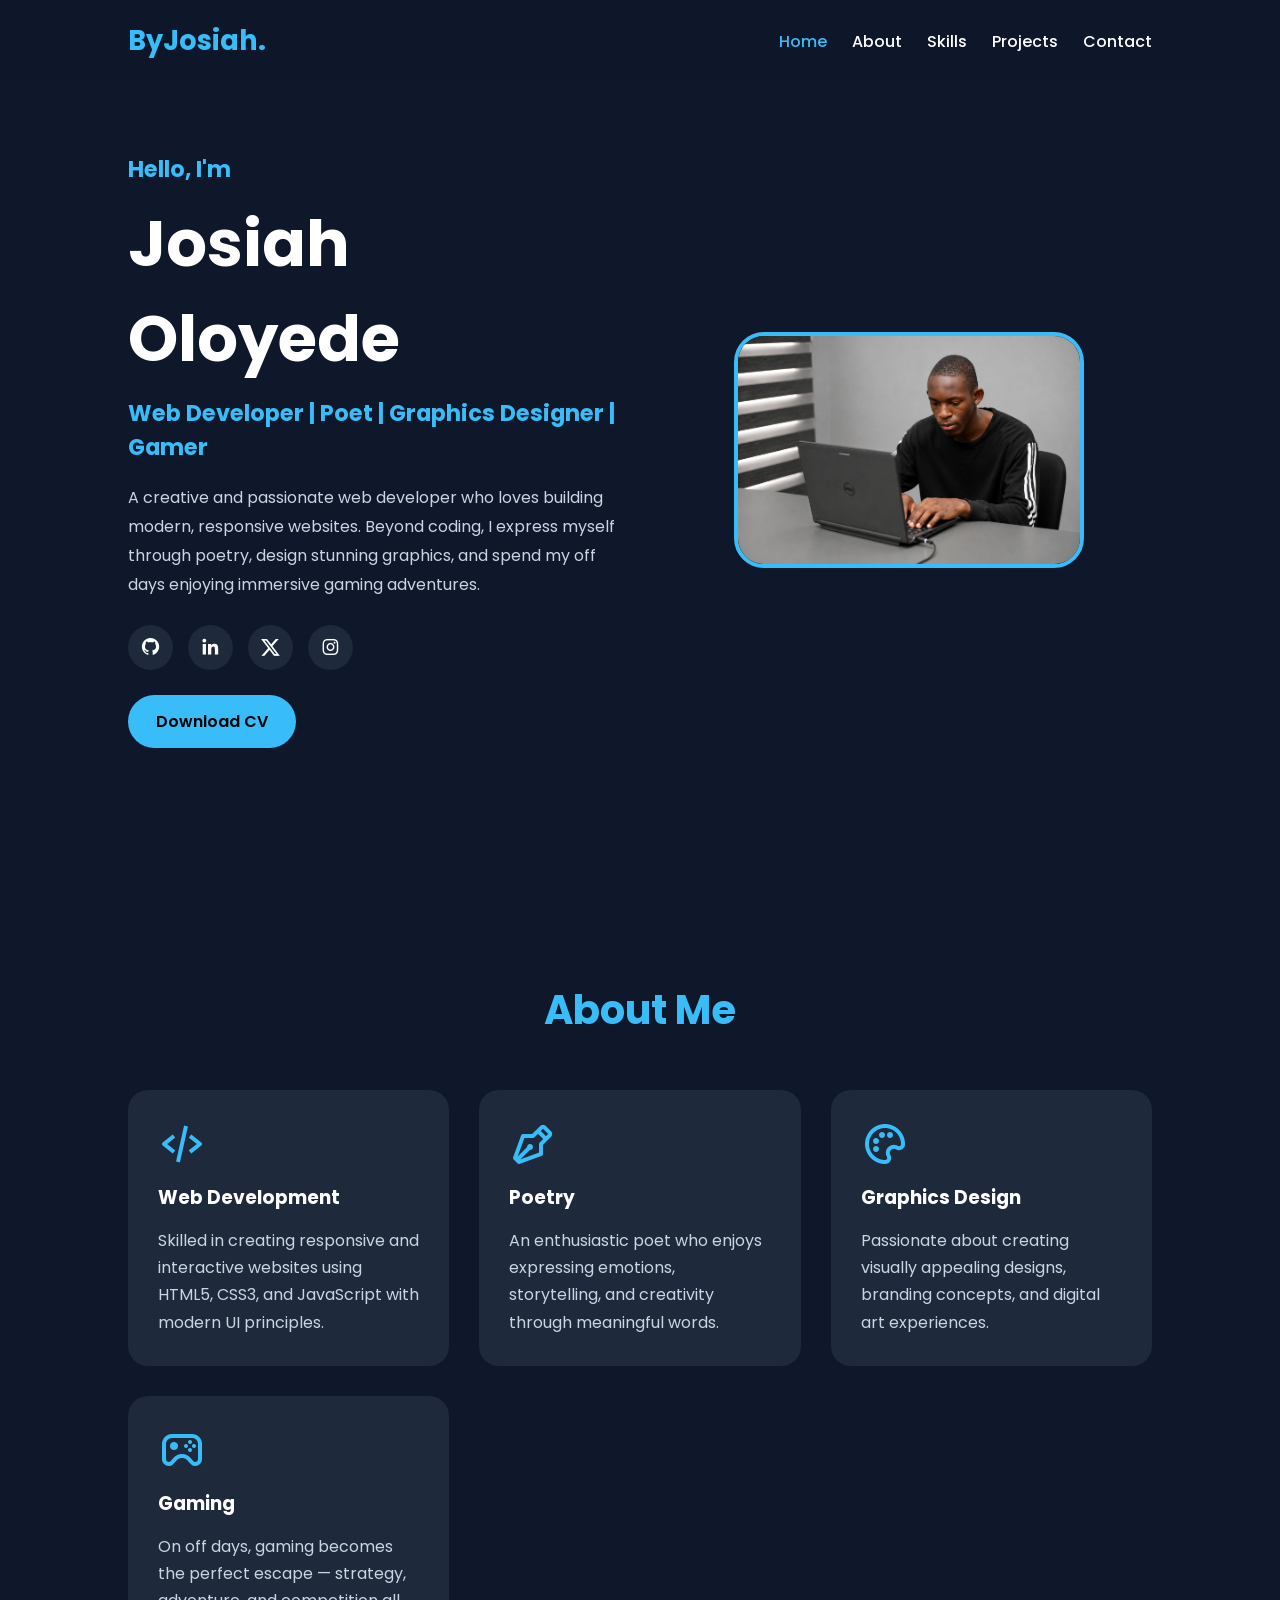
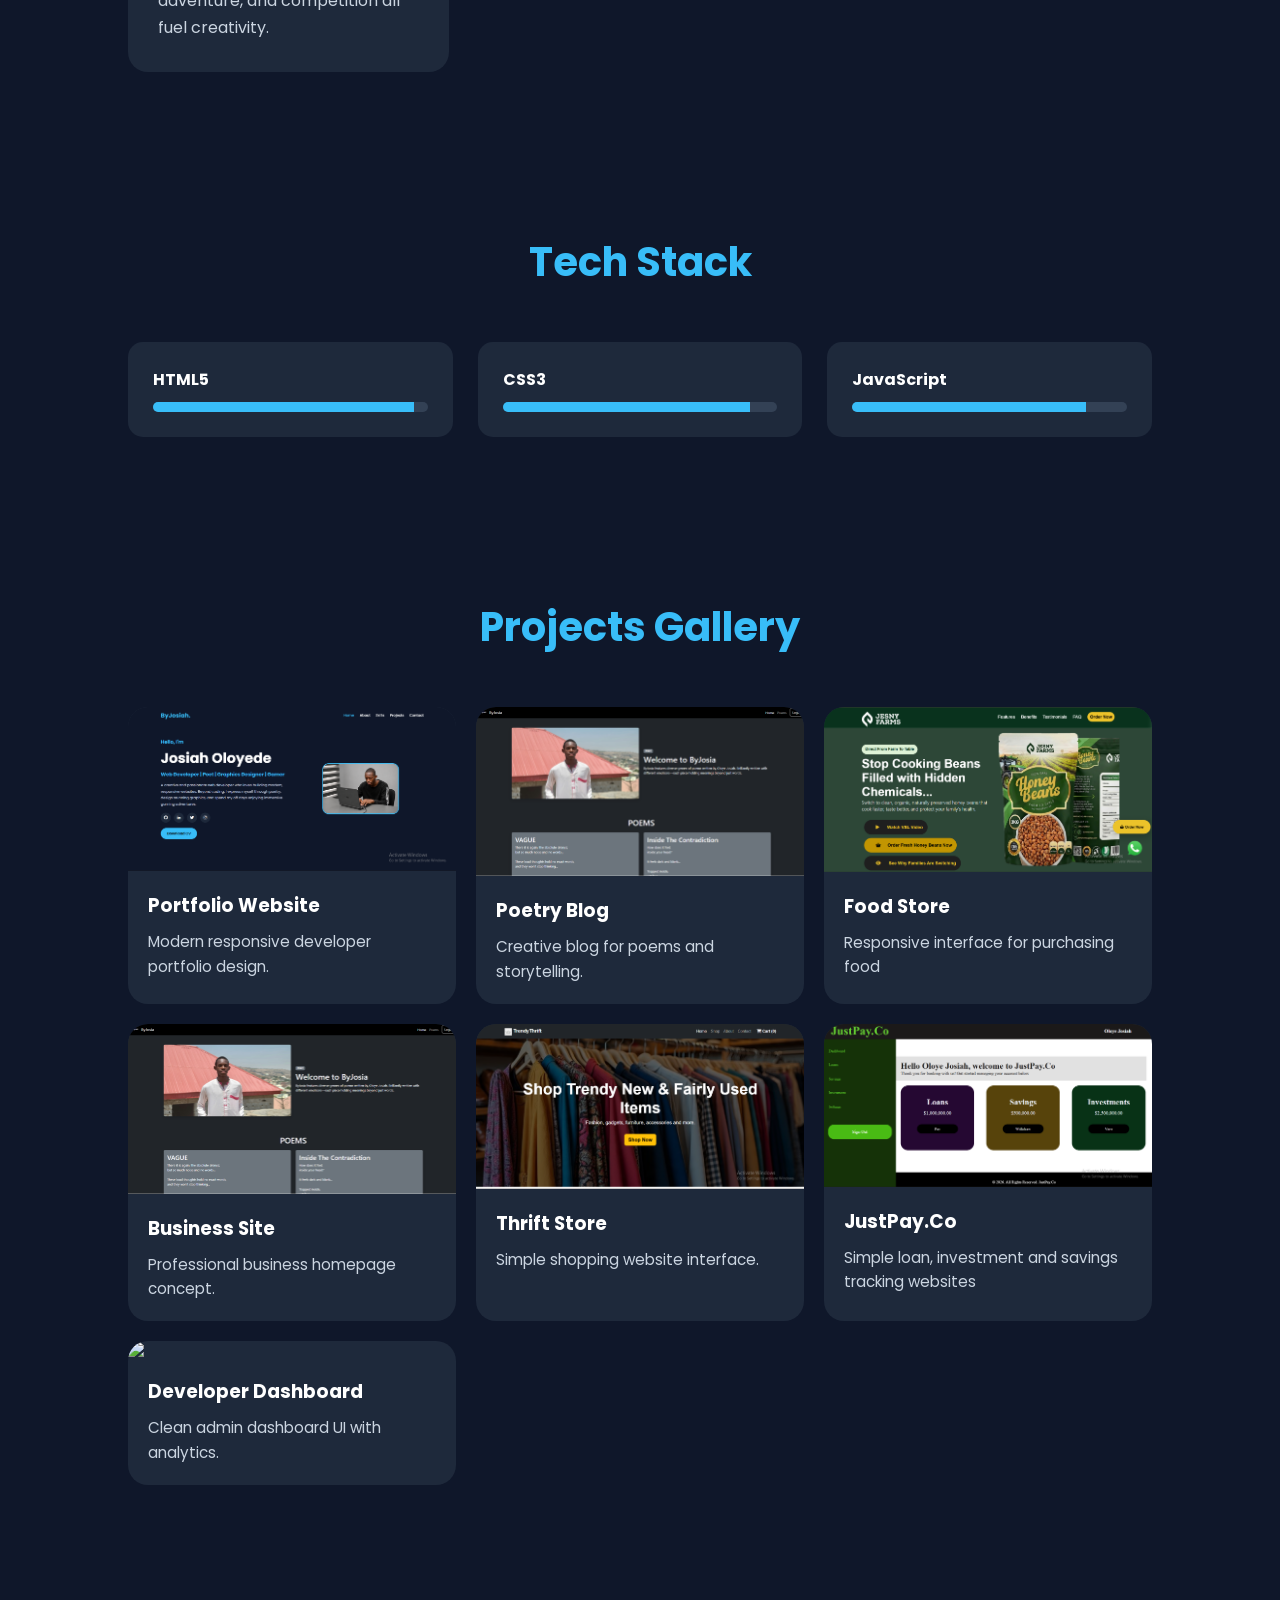
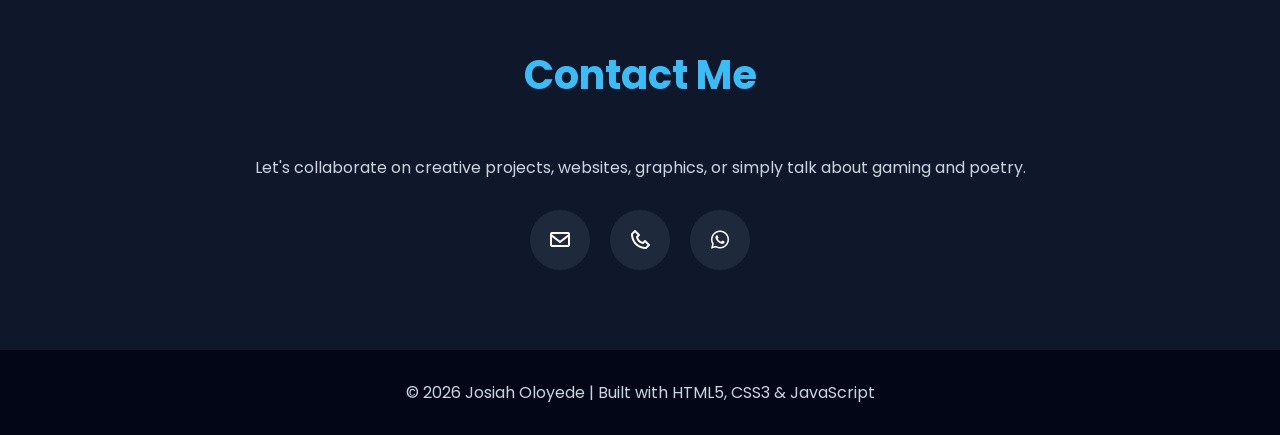
==== index.html @ 47d2110d "Portfolio" ====
<!DOCTYPE html>
<html lang="en">
<head>
  <meta charset="UTF-8" />
  <meta name="viewport" content="width=device-width, initial-scale=1.0"/>
  <title>Josiah Oloyede | Portfolio</title>
  <link rel="stylesheet" href="css/style.css">

  <!-- Box Icons -->
  <link href='https://unpkg.com/boxicons@2.1.4/css/boxicons.min.css' rel='stylesheet'>
  <link rel="stylesheet" href="https://cdnjs.cloudflare.com/ajax/libs/font-awesome/6.5.2/css/all.min.css">

  <!-- Google Font -->
  <link rel="preconnect" href="https://fonts.googleapis.com">
  <link rel="preconnect" href="https://fonts.gstatic.com" crossorigin>
  <link href="https://fonts.googleapis.com/css2?family=Poppins:wght@300;400;500;600;700&display=swap" rel="stylesheet">

</head>
<body>

  <!-- HEADER -->
  <header>
    <div class="logo">ByJosiah.</div>

    <nav>
      <a href="#home">Home</a>
      <a href="#about">About</a>
      <a href="#skills">Skills</a>
      <a href="#projects">Projects</a>
      <a href="#contact">Contact</a>
    </nav>
  </header>

  <!-- HERO -->
  <section class="hero" id="home">
    <div class="hero-text">
      <h3>Hello, I'm</h3>
      <h1>Josiah Oloyede</h1>
      <h3>Web Developer | Poet | Graphics Designer | Gamer</h3>

      <p>
        A creative and passionate web developer who loves building modern,
        responsive websites. Beyond coding, I express myself through poetry,
        design stunning graphics, and spend my off days enjoying immersive gaming adventures.
      </p>

      <div class="socials">
        <a href="https://github.com/OloyeJosiah18-hue"><i class='bx bxl-github'></i></a>
        <a href="https://www.linkedin.com/in/oloye-josiah-823739405?utm_source=share_via&utm_content=profile&utm_medium=member_android"><i class='bx bxl-linkedin'></i></a>
        <a href="https://x.com/_ByJosiah" class="text-white me-3"><i class='fa-brands fa-x-twitter fs-2'></i></a>
        <a href="https://www.instagram.com/_byjosiah?igsh=MXJnN2M4OW4zdXF1dw=="><i class='bx bxl-instagram'></i></a>
      </div>

      <a href="cv.html" class="btn">Download CV</a>
    </div>

    <div class="hero-image">
      <img src="abt.png" alt="Josiah">
    </div>
  </section>

  <!-- ABOUT -->
  <section id="about">
    <h2 class="section-title">About Me</h2>

    <div class="about-content">

      <div class="about-box">
        <i class='bx bx-code-alt'></i>
        <h3>Web Development</h3>
        <p>
          Skilled in creating responsive and interactive websites using
          HTML5, CSS3, and JavaScript with modern UI principles.
        </p>
      </div>

      <div class="about-box">
        <i class='bx bx-pen'></i>
        <h3>Poetry</h3>
        <p>
          An enthusiastic poet who enjoys expressing emotions,
          storytelling, and creativity through meaningful words.
        </p>
      </div>

      <div class="about-box">
        <i class='bx bx-palette'></i>
        <h3>Graphics Design</h3>
        <p>
          Passionate about creating visually appealing designs,
          branding concepts, and digital art experiences.
        </p>
      </div>

      <div class="about-box">
        <i class='bx bx-joystick'></i>
        <h3>Gaming</h3>
        <p>
          On off days, gaming becomes the perfect escape —
          strategy, adventure, and competition all fuel creativity.
        </p>
      </div>

    </div>
  </section>

  <!-- SKILLS -->
  <section id="skills">
    <h2 class="section-title">Tech Stack</h2>

    <div class="skills-container">

      <div class="skill">
        <h4>HTML5</h4>
        <div class="progress">
          <span style="width:95%"></span>
        </div>
      </div>

      <div class="skill">
        <h4>CSS3</h4>
        <div class="progress">
          <span style="width:90%"></span>
        </div>
      </div>

      <div class="skill">
        <h4>JavaScript</h4>
        <div class="progress">
          <span style="width:85%"></span>
        </div>
      </div>

    </div>
  </section>

  <!-- PROJECTS -->
  <section id="projects">
    <h2 class="section-title">Projects Gallery</h2>

    <div class="projects-grid">

      <!-- 12 PROJECT CARDS -->
      <div class="project-card">
        <img src="img/portfolio.png">
        <div class="project-info">
          <h3>Portfolio Website</h3>
          <p>Modern responsive developer portfolio design.</p>
        </div>
      </div>

      <div class="project-card">
        <img src="img/byjosiah.png">
        <div class="project-info">
          <h3>Poetry Blog</h3>
          <p>Creative blog for poems and storytelling.</p>
        </div>
      </div>

      <div class="project-card">
        <img src="img/jesnyfarms.png">
        <div class="project-info">
          <h3>Food Store</h3>
          <p>Responsive interface for purchasing food</p>
        </div>
      </div>

      <div class="project-card">
        <img src="img/byjosiah.png">
        <div class="project-info">
          <h3>Business Site</h3>
          <p>Professional business homepage concept.</p>
        </div>
      </div>

      <div class="project-card">
        <img src="img/trendythrift.png">
        <div class="project-info">
          <h3>Thrift Store</h3>
          <p>Simple shopping website interface.</p>
        </div>
      </div>

      <div class="project-card">
        <img src="img/justpay.png">
        <div class="project-info">
          <h3>JustPay.Co</h3>
          <p>Simple loan, investment and savings tracking websites</p>
        </div>
      </div>

      <div class="project-card">
        <img src="https://picsum.photos/400/300?12">
        <div class="project-info">
          <h3>Developer Dashboard</h3>
          <p>Clean admin dashboard UI with analytics.</p>
        </div>
      </div>

    </div>
  </section>

  <!-- CONTACT -->
  <section id="contact">
    <h2 class="section-title">Contact Me</h2>

    <div class="contact-container">
      <p>
        Let's collaborate on creative projects, websites, graphics,
        or simply talk about gaming and poetry.
      </p>

      <div class="contact-icons">
        <a href="mailto:oloyejosiah18@gmail.com?subject=Contact%20from%20Portfolio&body=Hello%20Josiah%2C%0A%0AI%20would%20like%20to%20discuss%20a%20project%20with%20you.%20Please%20get%20back%20to%20me%20when%20convenient.%0A%0AThanks%2C%0A%5BYour%20Name%5D" aria-label="Email Josiah"><i class='bx bx-envelope'></i></a>

        <a href="tel:+2349067960646"><i class='bx bx-phone'></i></a>

        <a href="https://wa.me/2349067960646"><i class='bx bxl-whatsapp'></i></a>
      </div>
    </div>
  </section>

  <!-- FOOTER -->
  <footer>
    <p>© 2026 Josiah Oloyede | Built with HTML5, CSS3 & JavaScript</p>
  </footer>

  <!-- JAVASCRIPT -->
  <script src="index.js"></script>

</body>
</html>
---- css/style.css ----
*{
      margin:0;
      padding:0;
      box-sizing:border-box;
      scroll-behavior:smooth;
    }

    :root{
      --bg:#0f172a;
      --card:#1e293b;
      --primary:#38bdf8;
      --white:#fff;
      --text:#cbd5e1;
    }

    body{
      font-family:'Poppins', sans-serif;
      background:var(--bg);
      color:var(--white);
    }

    a{
      text-decoration:none;
      color:inherit;
    }

    img{
      width:100%;
      display:block;
    }

    section{
      padding:80px 10%;
    }

    .section-title{
      text-align:center;
      font-size:2.5rem;
      margin-bottom:50px;
      color:var(--primary);
    }

    /* HEADER */
    header{
      width:100%;
      position:fixed;
      top:0;
      left:0;
      z-index:1000;
      background:rgba(15,23,42,0.95);
      backdrop-filter:blur(10px);
      padding:20px 10%;
      display:flex;
      justify-content:space-between;
      align-items:center;
    }

    .logo{
      font-size:1.7rem;
      font-weight:700;
      color:var(--primary);
      cursor: context-menu;
    }

    nav{
      display:flex;
      gap:25px;
    }

    nav a{
      transition:.3s;
      font-weight:500;
    }

    nav a:hover{
      color:var(--primary);
    }

    /* HERO */
    .hero{
      min-height:100vh;
      display:flex;
      justify-content:space-between;
      align-items:center;
      gap:50px;
      flex-wrap:wrap;
    }

    .hero-text{
      flex:1;
    }

    .hero-text h3{
      font-size:1.4rem;
      color:var(--primary);
    }

    .hero-text h1{
      font-size:4rem;
      margin:10px 0;
    }

    .hero-text p{
      color:var(--text);
      line-height:1.8;
      margin:20px 0;
      max-width:600px;
    }

    .socials{
      display:flex;
      gap:15px;
      margin:25px 0;
    }

    .socials a{
      width:45px;
      height:45px;
      background:var(--card);
      display:flex;
      justify-content:center;
      align-items:center;
      border-radius:50%;
      font-size:1.3rem;
      transition:.3s;
    }

    .socials a:hover{
      background:var(--primary);
      transform:translateY(-5px);
    }

    .btn{
      display:inline-block;
      padding:14px 28px;
      background:var(--primary);
      border-radius:30px;
      font-weight:600;
      color:#000;
      transition:.3s;
    }

    .btn:hover{
      transform:scale(1.05);
    }

    .hero-image{
      flex:1;
      display:flex;
      justify-content:center;
    }

    .hero-image img{
      width:350px;
      border-radius:30px;
      border:4px solid var(--primary);
    }

    /* ABOUT */
    .about-content{
      display:grid;
      grid-template-columns:repeat(auto-fit,minmax(300px,1fr));
      gap:30px;
    }

    .about-box{
      background:var(--card);
      padding:30px;
      border-radius:20px;
      transition:.3s;
    }

    .about-box:hover{
      transform:translateY(-10px);
    }

    .about-box i{
      font-size:3rem;
      color:var(--primary);
      margin-bottom:15px;
    }

    .about-box h3{
      margin-bottom:15px;
    }

    .about-box p{
      color:var(--text);
      line-height:1.7;
    }

    /* SKILLS */
    .skills-container{
      display:grid;
      grid-template-columns:repeat(auto-fit,minmax(250px,1fr));
      gap:25px;
    }

    .skill{
      background:var(--card);
      padding:25px;
      border-radius:15px;
    }

    .skill h4{
      margin-bottom:10px;
    }

    .progress{
      background:#334155;
      height:10px;
      border-radius:20px;
      overflow:hidden;
    }

    .progress span{
      display:block;
      height:100%;
      background:var(--primary);
    }

    /* PROJECTS */
    .projects-grid{
      display:grid;
      grid-template-columns:repeat(auto-fit,minmax(250px,1fr));
      gap:20px;
    }

    .project-card{
      background:var(--card);
      border-radius:20px;
      overflow:hidden;
      transition:.3s;
    }

    .project-card:hover{
      transform:translateY(-8px);
    }

    .project-info{
      padding:20px;
    }

    .project-info h3{
      margin-bottom:10px;
    }

    .project-info p{
      color:var(--text);
      font-size:.95rem;
      line-height:1.6;
    }

    /* CONTACT */
    .contact-container{
      text-align:center;
    }

    .contact-container p{
      color:var(--text);
      margin-bottom:30px;
    }

    .contact-icons{
      display:flex;
      justify-content:center;
      gap:20px;
      flex-wrap:wrap;
    }

    .contact-icons a{
      width:60px;
      height:60px;
      background:var(--card);
      border-radius:50%;
      display:flex;
      align-items:center;
      justify-content:center;
      font-size:1.5rem;
      transition:.3s;
    }

    .contact-icons a:hover{
      background:var(--primary);
      color:#000;
    }

    footer{
      text-align:center;
      padding:30px;
      background:#020617;
      color:var(--text);
    }

    /* RESPONSIVE */
    @media(max-width:900px){
      .hero{
        padding-top:100px;
        flex-direction:column-reverse;
        text-align:center;
      }

      .hero-text h1{
        font-size:3rem;
      }

      nav{
        display:none;
      }

      .socials{
        justify-content:center;
      }
    }
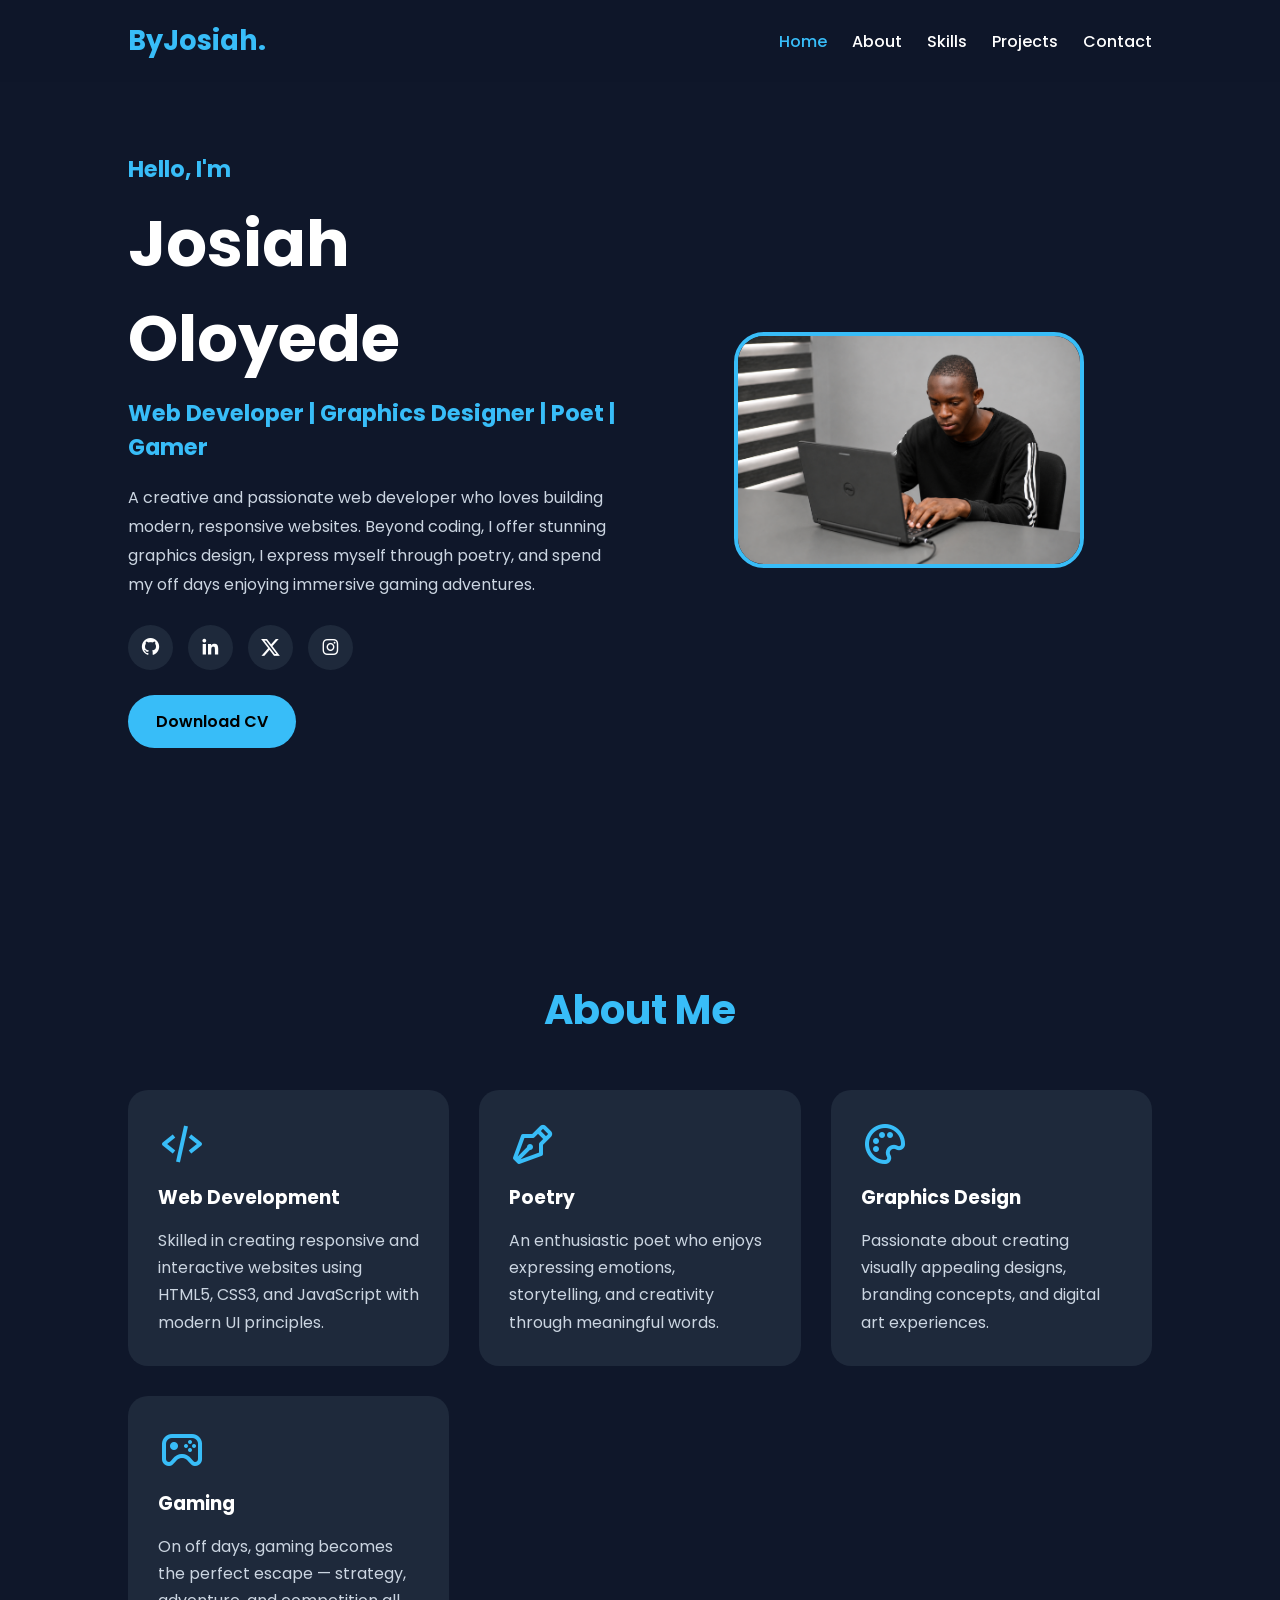
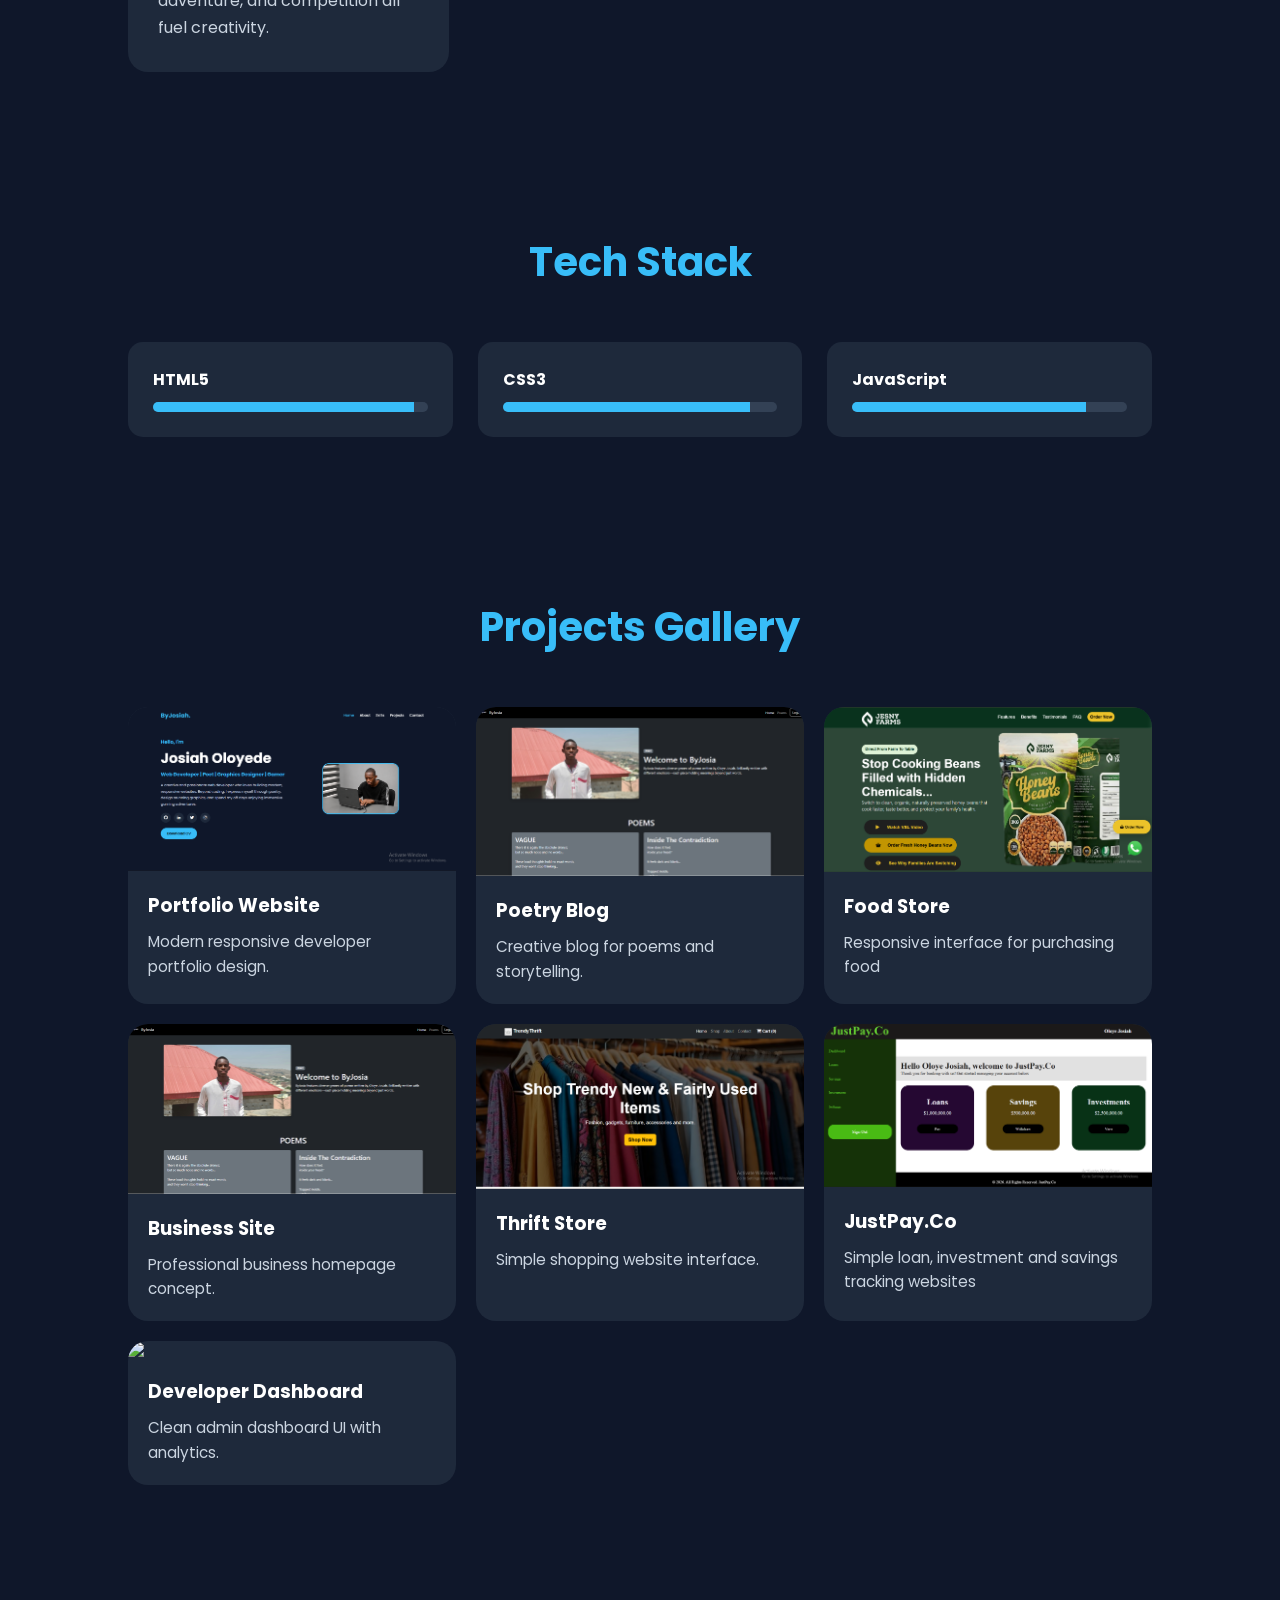
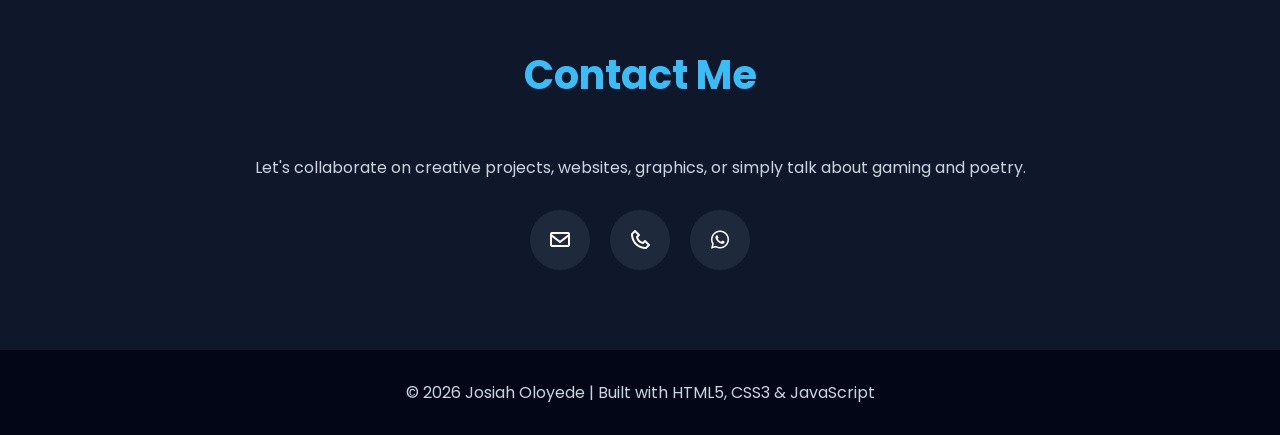
==== commit 527c9f0e: "Modified" ====
--- a/index.html
+++ b/index.html
@@ -36,12 +36,12 @@
     <div class="hero-text">
       <h3>Hello, I'm</h3>
       <h1>Josiah Oloyede</h1>
-      <h3>Web Developer | Poet | Graphics Designer | Gamer</h3>
+      <h3>Web Developer | Graphics Designer | Poet | Gamer</h3>
 
       <p>
         A creative and passionate web developer who loves building modern,
-        responsive websites. Beyond coding, I express myself through poetry,
-        design stunning graphics, and spend my off days enjoying immersive gaming adventures.
+        responsive websites. Beyond coding, I offer stunning graphics design,
+        I express myself through poetry, and spend my off days enjoying immersive gaming adventures.
       </p>
 
       <div class="socials">
